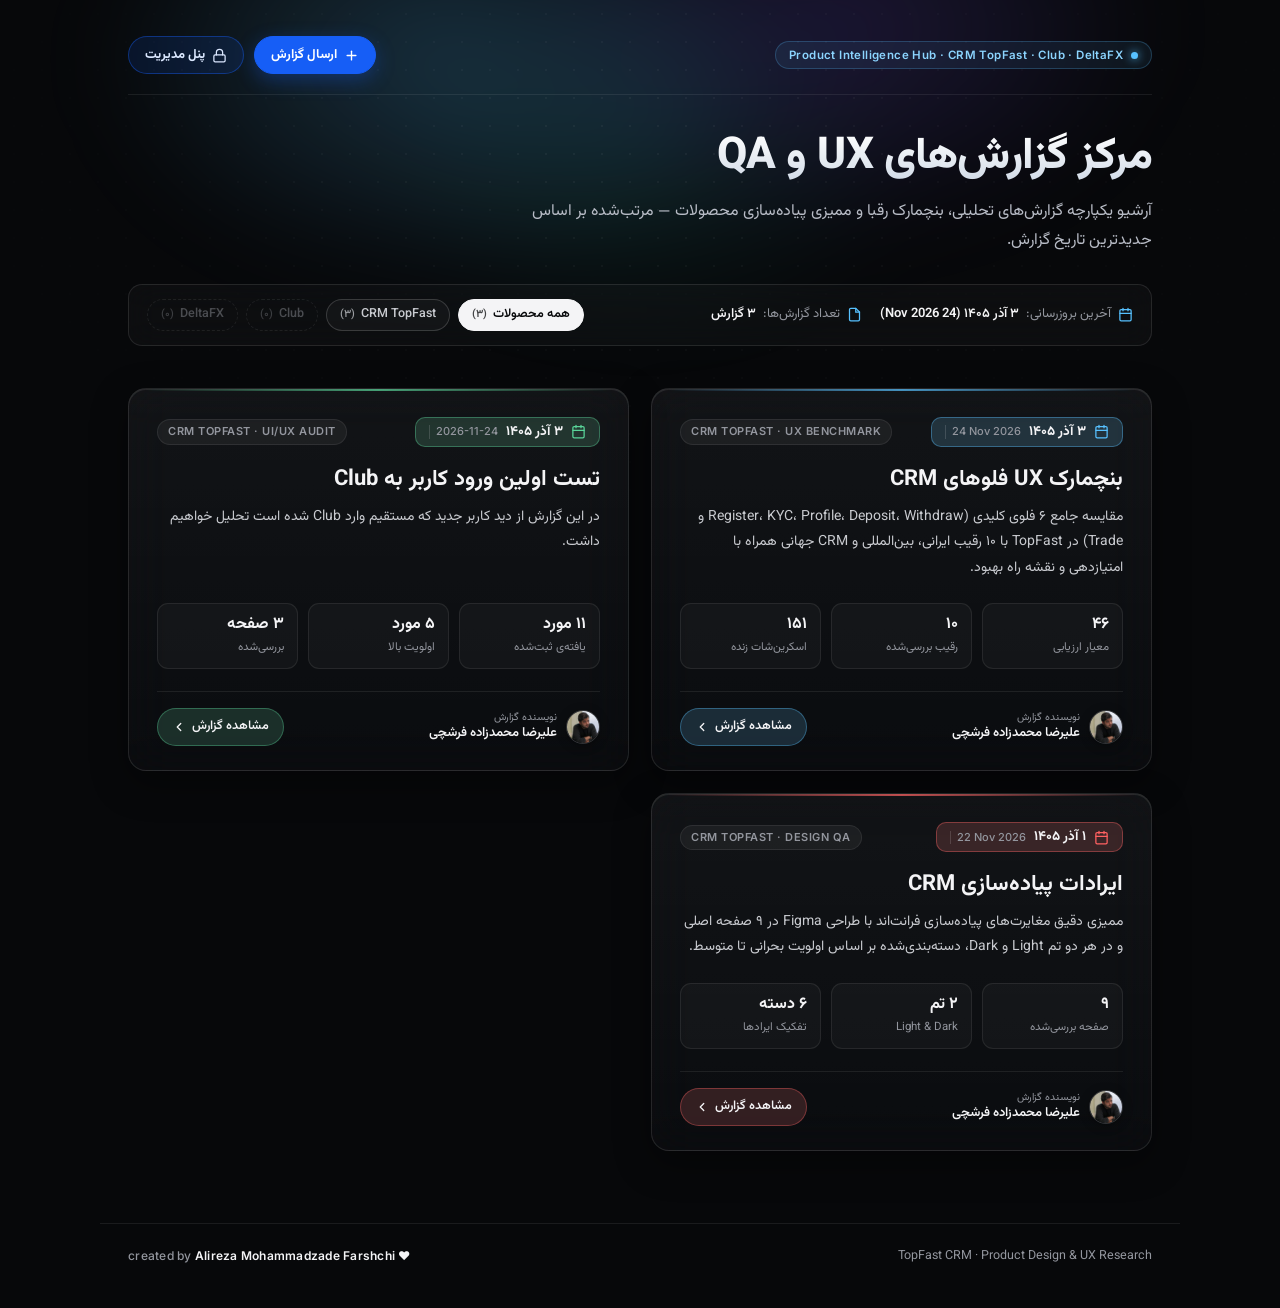
==== index.html @ 02b40783 "Optimize performance (-98% HTML), add PDF/MD export, Share, and PWA" ====
<!DOCTYPE html>
<html lang="fa" dir="rtl">
<head>
<meta charset="UTF-8">
<meta name="robots" content="noindex, nofollow">
<meta name="theme-color" content="#07080a">
<meta name="viewport" content="width=device-width, initial-scale=1">
<title>مرکز گزارش‌های TopFast CRM</title>
<link rel="preconnect" href="https://fonts.googleapis.com">
<link rel="preconnect" href="https://fonts.gstatic.com" crossorigin>
<link href="https://fonts.googleapis.com/css2?family=Inter:wght@400;500;600;700&family=Vazirmatn:wght@400;500;600;700;800&display=swap" rel="stylesheet">
<style>
:root{
  color-scheme:dark;
  --canvas:#07080a;
  --ink:#f4f4f6;
  --body:#c9cbd0;
  --mute:#93969e;
  --ash:#666970;
  --hair:rgba(255,255,255,.08);
  --hair2:rgba(255,255,255,.16);
  --glass:rgba(255,255,255,.035);
  --blue:#57c1ff;
}
*{box-sizing:border-box}
body{
  margin:0;
  min-height:100vh;
  display:flex;
  flex-direction:column;
  background:var(--canvas);
  color:var(--body);
  font:400 15px/1.75 'Vazirmatn','Inter','IRANYekan',system-ui,sans-serif;
  font-feature-settings:"calt","kern","liga","ss03";
  overflow-x:hidden;
}

/* Distinct Portal Atmosphere (same #07080a canvas, elevated Aurora Mesh + Dot Grid) */
.bg-aurora{
  position:fixed;inset:0;pointer-events:none;z-index:0;overflow:hidden;
}
.bg-aurora::before{
  content:"";position:absolute;top:-220px;left:50%;transform:translateX(-50%);
  width:1100px;height:620px;
  background:
    radial-gradient(ellipse 46% 52% at 32% 45%, rgba(87,193,255,.22), transparent 70%),
    radial-gradient(ellipse 42% 48% at 68% 40%, rgba(124,92,255,.18), transparent 72%),
    radial-gradient(ellipse 35% 40% at 50% 62%, rgba(45,212,191,.10), transparent 70%);
  filter:blur(42px);
}
.bg-grid{
  position:fixed;inset:0;pointer-events:none;z-index:0;
  background-image:radial-gradient(rgba(255,255,255,.11) 1px, transparent 1px);
  background-size:28px 28px;
  -webkit-mask-image:radial-gradient(ellipse 75% 55% at 50% 18%, #000 10%, transparent 80%);
  mask-image:radial-gradient(ellipse 75% 55% at 50% 18%, #000 10%, transparent 80%);
  opacity:.42;
}

.wrap{
  position:relative;z-index:1;
  flex:1 0 auto;
  width:100%;
  max-width:1080px;
  margin:0 auto;
  padding:72px 24px 72px;
}

/* Top Hero */
.hero{text-align:start;margin-bottom:46px}
.kicker{
  display:inline-flex;align-items:center;gap:8px;
  padding:5px 13px;border-radius:999px;
  background:rgba(87,193,255,.08);
  border:1px solid rgba(87,193,255,.24);
  font:600 11.5px/1.4 'Inter','Vazirmatn',sans-serif;
  color:#8cd5ff;letter-spacing:.4px;
}
.kicker i{
  width:7px;height:7px;border-radius:50%;
  background:#57c1ff;box-shadow:0 0 10px #57c1ff;
}
h1{
  margin:18px 0 12px;
  font-size:44px;line-height:1.22;font-weight:800;letter-spacing:-.4px;
  background:linear-gradient(180deg,#ffffff 0%,#cfd9e6 100%);
  -webkit-background-clip:text;background-clip:text;color:transparent;
}
.sub{margin:0;font-size:16px;line-height:1.8;color:var(--body);max-width:680px}

/* Portal Meta Bar */
.meta-strip{
  display:flex;flex-wrap:wrap;align-items:center;justify-content:space-between;gap:14px;
  margin-top:28px;padding:12px 18px;border-radius:12px;
  background:rgba(255,255,255,.028);
  border:1px solid var(--hair);
  -webkit-backdrop-filter:blur(16px);backdrop-filter:blur(16px);
}
.meta-items{display:flex;flex-wrap:wrap;align-items:center;gap:18px;font-size:13px;color:var(--mute)}
.meta-item{display:inline-flex;align-items:center;gap:7px}
.meta-item strong{color:var(--ink);font-weight:600}
.meta-item svg{width:15px;height:15px;color:var(--blue);flex:0 0 auto}

.filter-pills{display:flex;gap:8px;flex-wrap:wrap;align-items:center}
.fpill-wrap{position:relative;display:inline-flex}
.fpill{
  display:inline-flex;align-items:center;gap:6px;
  height:32px;padding:0 13px;border-radius:999px;
  border:1px solid var(--hair2);background:rgba(255,255,255,.03);
  color:var(--body);font:inherit;font-size:12.5px;font-weight:500;
  cursor:pointer;transition:background .15s,color .15s,border-color .15s;
}
.fpill small{font-size:11px;opacity:.75}
.fpill:hover:not(.dis){color:var(--ink);border-color:rgba(255,255,255,.3);background:rgba(255,255,255,.07)}
.fpill.on{background:#f4f4f6;color:#07080a;border-color:#f4f4f6;font-weight:600}
.fpill.dis{
  opacity:.46;cursor:not-allowed;border-style:dashed;
  color:var(--mute);background:transparent;
}
.fpill-tip{
  position:absolute;bottom:calc(100% + 10px);left:50%;transform:translateX(-50%) translateY(4px);
  width:max-content;max-width:250px;
  padding:8px 12px;border-radius:10px;
  background:rgba(16,18,24,.96);
  border:1px solid rgba(255,255,255,.18);
  box-shadow:0 12px 32px rgba(0,0,0,.6);
  -webkit-backdrop-filter:blur(16px);backdrop-filter:blur(16px);
  color:var(--ink);font-size:12px;line-height:1.55;text-align:center;
  pointer-events:none;opacity:0;transition:opacity .16s ease,transform .16s ease;
  z-index:30;
}
.fpill-tip::after{
  content:"";position:absolute;top:100%;left:50%;transform:translateX(-50%);
  border:6px solid transparent;border-top-color:rgba(255,255,255,.18);
}
.fpill-wrap:hover .fpill-tip,.fpill-wrap:focus-within .fpill-tip{
  opacity:1;transform:translateX(-50%) translateY(0);
}

/* Cards Grid */
.grid{
  display:grid;
  grid-template-columns:repeat(2,1fr);
  gap:20px;
}

.rcard{
  --mx:50%;--my:0%;
  position:relative;
  display:flex;flex-direction:column;
  text-decoration:none;color:var(--body);
  padding:26px 26px 22px;
  border-radius:18px;
  background:linear-gradient(180deg, rgba(255,255,255,.05) 0%, rgba(255,255,255,.02) 100%);
  border:1px solid var(--hair);
  -webkit-backdrop-filter:blur(24px) saturate(160%);
  backdrop-filter:blur(24px) saturate(160%);
  box-shadow:0 12px 36px rgba(0,0,0,.38), inset 0 1px 0 rgba(255,255,255,.09);
  overflow:hidden;
  transition:transform .22s cubic-bezier(.2,.8,.2,1), border-color .22s ease, box-shadow .22s ease;
}
/* Top Accent Hairline */
.rcard::before{
  content:"";position:absolute;top:0;left:16px;right:16px;height:2px;
  background:linear-gradient(90deg, transparent, var(--a), transparent);
  opacity:.72;transition:opacity .22s ease;
}
/* Interactive Cursor Spotlight */
.rcard::after{
  content:"";position:absolute;inset:0;pointer-events:none;
  background:radial-gradient(360px circle at var(--mx) var(--my), color-mix(in srgb,var(--a) 16%,transparent), transparent 68%);
  opacity:0;transition:opacity .25s ease;
}
.rcard:hover{
  transform:translateY(-4px);
  border-color:color-mix(in srgb,var(--a) 55%,rgba(255,255,255,.16));
  box-shadow:0 24px 54px rgba(0,0,0,.55), 0 0 0 1px color-mix(in srgb,var(--a) 22%,transparent), inset 0 1px 0 rgba(255,255,255,.14);
}
.rcard:hover::before{opacity:1}
.rcard:hover::after{opacity:1}
.rcard:focus-visible{outline:2px solid var(--blue);outline-offset:3px}

/* Prominent Date Header (Priority #1) */
.rc-head{
  position:relative;z-index:1;
  display:flex;align-items:center;justify-content:space-between;gap:12px;
  margin-bottom:18px;
}
.date-badge{
  display:inline-flex;align-items:center;gap:8px;
  padding:6px 13px;border-radius:10px;
  background:color-mix(in srgb,var(--a) 14%, rgba(255,255,255,.04));
  border:1px solid color-mix(in srgb,var(--a) 38%, transparent);
  color:var(--ink);
}
.date-badge svg{width:15px;height:15px;color:var(--a);flex:0 0 auto}
.date-fa{font-size:13.5px;font-weight:700;color:var(--ink);line-height:1.2}
.date-en{font:500 11px/1.2 'Inter',sans-serif;color:var(--mute);direction:ltr;padding-inline-start:6px;border-inline-start:1px solid rgba(255,255,255,.14)}

.cat-pill{
  font:600 11px/1.4 'Inter',sans-serif;
  letter-spacing:.5px;text-transform:uppercase;
  padding:4px 10px;border-radius:999px;
  background:rgba(255,255,255,.05);
  border:1px solid var(--hair);
  color:var(--mute);direction:ltr;
}

.rcard h3{
  position:relative;z-index:1;
  margin:0 0 10px;font-size:22px;line-height:1.35;font-weight:700;color:var(--ink);
}
.rcard p{
  position:relative;z-index:1;
  margin:0 0 22px;font-size:14px;line-height:1.82;color:var(--body);flex:1 1 auto;
}

/* Micro KPI Tiles */
.kpis{
  position:relative;z-index:1;
  display:grid;grid-template-columns:repeat(3,1fr);gap:8px;
  margin-bottom:20px;
}
.kpi{
  padding:10px 12px;border-radius:10px;
  background:rgba(255,255,255,.03);
  border:1px solid var(--hair);
}
.kpi b{display:block;font-size:16px;font-weight:700;color:var(--ink);line-height:1.25}
.kpi span{display:block;font-size:11.5px;color:var(--mute);margin-top:2px}

/* Card Footer: Author + CTA */
.rc-foot{
  position:relative;z-index:1;
  display:flex;align-items:center;justify-content:space-between;gap:12px;
  padding-top:16px;border-top:1px solid var(--hair);
}
.author{display:flex;align-items:center;gap:9px;min-width:0}
.avatar-img{width:34px;height:34px;border-radius:999px;object-fit:cover;object-position:center 22%;flex:0 0 auto;border:1px solid rgba(255,255,255,.16);box-shadow:0 2px 10px rgba(0,0,0,.4)}
.avatar{
  width:28px;height:28px;border-radius:999px;flex:0 0 auto;
  background:color-mix(in srgb,var(--a) 22%, #141821);
  border:1px solid color-mix(in srgb,var(--a) 45%, transparent);
  color:var(--ink);font:700 10.5px/1 'Inter',sans-serif;
  display:flex;align-items:center;justify-content:center;
}
.author-txt{min-width:0}
.author-txt small{display:block;font-size:10.5px;color:var(--mute);line-height:1.2}
.author-txt strong{display:block;font:600 13px/1.35 'Vazirmatn',sans-serif;color:var(--ink);white-space:nowrap;overflow:hidden;text-overflow:ellipsis}

.cta{
  display:inline-flex;align-items:center;gap:6px;
  padding:7px 14px;border-radius:999px;
  background:color-mix(in srgb,var(--a) 15%, transparent);
  border:1px solid color-mix(in srgb,var(--a) 40%, transparent);
  color:var(--ink);font-size:12.5px;font-weight:600;white-space:nowrap;
  transition:background .18s, transform .18s;
}
.rcard:hover .cta{
  background:var(--a);color:#07080a;
  transform:translateX(-2px);
}
.cta svg{width:14px;height:14px}

/* Page Footer */
.footer{
  position:relative;z-index:1;
  width:100%;max-width:1080px;margin:0 auto;
  padding:20px 24px 36px;
  border-top:1px solid var(--hair);
  display:flex;align-items:center;justify-content:space-between;flex-wrap:wrap;gap:10px;
  font-size:12.5px;color:var(--mute);
}
.footer .cr{font:500 12px/1.4 'Inter',sans-serif;direction:ltr;letter-spacing:.25px}
.footer .cr b{color:var(--ink);font-weight:600}

@media(max-width:820px){
  .wrap{padding:48px 18px 48px}
  h1{font-size:30px}
  .grid{grid-template-columns:1fr}
  .rc-head{flex-wrap:wrap}
}

/* Responsive Fixes */
html{overflow-x:clip}
.bg-aurora::before{width:min(1100px,160vw)}
@media(max-width:820px){
  .wrap{padding:44px 18px 48px}
  h1{font-size:30px}
  .sub{font-size:15px}
  .grid{grid-template-columns:1fr;gap:16px}
  .rc-head{flex-wrap:wrap}
  .meta-strip{flex-direction:column;align-items:stretch;gap:12px;padding:14px 16px}
  .meta-items{gap:10px 16px}
  .filter-pills{gap:6px}
}
@media(max-width:540px){
  .wrap{padding:28px 14px 36px}
  .hero{margin-bottom:28px}
  .kicker{font-size:10.5px;padding:4px 11px}
  h1{font-size:25px;margin:14px 0 10px}
  .sub{font-size:14px;line-height:1.75}
  .meta-strip{margin-top:20px;padding:12px 14px}
  .meta-items{font-size:12px;gap:8px 14px}
  .fpill{height:30px;padding:0 11px;font-size:12px}
  .fpill-tip{left:auto;right:0;transform:translateY(4px);max-width:min(240px,calc(100vw - 32px))}
  .fpill-tip::after{left:auto;right:24px;transform:none}
  .fpill-wrap:hover .fpill-tip,.fpill-wrap:focus-within .fpill-tip{transform:translateY(0)}
  .rcard{padding:18px 16px 16px;border-radius:14px}
  .rc-head{gap:8px;margin-bottom:14px}
  .date-badge{padding:5px 10px;gap:6px;flex-wrap:wrap}
  .date-fa{font-size:12.5px}
  .date-en{font-size:10.5px}
  .cat-pill{font-size:10px;padding:3px 9px}
  .rcard h3{font-size:18px;margin-bottom:8px}
  .rcard p{font-size:13.5px;line-height:1.75;margin-bottom:16px}
  .kpis{grid-template-columns:repeat(3,minmax(0,1fr));gap:6px;margin-bottom:16px}
  .kpi{padding:8px 8px;min-width:0}
  .kpi b{font-size:14px;overflow-wrap:anywhere}
  .kpi span{font-size:10.5px;line-height:1.35}
  .rc-foot{flex-wrap:wrap;gap:10px;padding-top:14px}
  .cta{padding:6px 12px;font-size:12px}
  .footer{padding:16px 14px 28px;font-size:11.5px;flex-direction:column;align-items:flex-start;gap:6px}
}

/* Visual Polish & Spacing */
.wrap{padding:36px 28px 72px}
.site-head{display:flex;align-items:center;justify-content:space-between;flex-wrap:wrap;gap:14px;margin-bottom:36px;padding-bottom:20px;border-bottom:1px solid var(--hair)}
.head-ctas{display:flex;align-items:center;gap:10px;flex-wrap:wrap}
.hbtn{display:inline-flex;align-items:center;gap:7px;height:38px;padding:0 16px;border-radius:999px;font:700 13px/1 'Vazirmatn','Inter',sans-serif;text-decoration:none;white-space:nowrap;transition:transform .15s,background .15s,border-color .15s,box-shadow .15s}
.hbtn.pri{background:#165EF6;color:#ffffff;border:1px solid #165EF6;box-shadow:0 6px 20px rgba(22,94,246,.32)}
.hbtn.pri:hover{background:#2b6ff8;border-color:#2b6ff8;transform:translateY(-1px)}
.hbtn.sec{background:rgba(22,94,246,.12);color:#dbe8ff;border:1px solid rgba(22,94,246,.42)}
.hbtn.sec:hover{background:rgba(22,94,246,.24);border-color:rgba(22,94,246,.72);color:#fff;transform:translateY(-1px)}
.hero{margin-bottom:42px}
h1{letter-spacing:-.5px}
.sub{color:#b8bcc6;line-height:1.85}
.meta-strip{padding:14px 18px;gap:12px 18px;border-radius:14px;border-color:rgba(255,255,255,.1)}
.grid{gap:22px}
.rcard{padding:28px 28px 24px;border-radius:18px;border-color:rgba(255,255,255,.1)}
.cta{background:color-mix(in srgb,var(--a) 14%,rgba(255,255,255,.03));border:1px solid color-mix(in srgb,var(--a) 36%,transparent);color:var(--ink);font-weight:600}
.rcard:hover .cta{background:color-mix(in srgb,var(--a) 26%,rgba(255,255,255,.06));border-color:color-mix(in srgb,var(--a) 62%,transparent);color:#fff}
.kpis{gap:10px;margin-bottom:22px}
.kpi{padding:11px 13px;border-radius:11px}
.footer{padding:22px 28px 40px}
.scroll-top{position:fixed;right:22px;bottom:22px;z-index:49;width:44px;height:44px;border-radius:999px;border:1px solid var(--hair2);background:rgba(15,18,26,.92);color:#e5e7ef;display:flex;align-items:center;justify-content:center;cursor:pointer;opacity:0;pointer-events:none;transform:translateY(12px);box-shadow:0 8px 26px rgba(0,0,0,.5);transition:opacity .2s,transform .2s,background .15s,border-color .15s}
.scroll-top.show{opacity:1;pointer-events:auto;transform:translateY(0)}
.scroll-top:hover{background:#165EF6;border-color:#165EF6;color:#fff;transform:translateY(-2px)}
@media(max-width:820px){
  .wrap{padding:26px 18px 48px}
  .site-head{margin-bottom:26px;padding-bottom:16px}
  .hero{margin-bottom:30px}
  .grid{gap:16px}
}
@media(max-width:540px){
  .wrap{padding:20px 14px 40px}
  .site-head{gap:10px}
  .head-ctas{width:100%}
  .hbtn{flex:1 1 auto;justify-content:center;height:36px;padding:0 12px;font-size:12.5px}
  .rcard{padding:20px 16px 18px}
}
</style>
<link rel="manifest" href="manifest.webmanifest">
<meta name="theme-color" content="#165EF6">
<meta name="apple-mobile-web-app-capable" content="yes">
<meta name="apple-mobile-web-app-status-bar-style" content="black-translucent">
<meta name="apple-mobile-web-app-title" content="TopFast Reports">
<link rel="icon" type="image/png" sizes="192x192" href="icon-192.png">
<link rel="apple-touch-icon" href="icon-192.png">
</head>
<body>
<div class="bg-aurora" aria-hidden="true"></div>
<div class="bg-grid" aria-hidden="true"></div>

<main class="wrap">
  <nav class="site-head" aria-label="عملیات اصلی">
    <span class="kicker"><i></i>Product Intelligence Hub · CRM TopFast · Club · DeltaFX</span>
    <div class="head-ctas">
      <a class="hbtn pri" href="./submit.html">
        <svg width="15" height="15" viewBox="0 0 24 24" fill="none" stroke="currentColor" stroke-width="2.2" stroke-linecap="round"><line x1="12" y1="5" x2="12" y2="19"/><line x1="5" y1="12" x2="19" y2="12"/></svg>
        <span>ارسال گزارش</span>
      </a>
      <a class="hbtn sec" href="./admin.html">
        <svg width="15" height="15" viewBox="0 0 24 24" fill="none" stroke="currentColor" stroke-width="2" stroke-linecap="round" stroke-linejoin="round"><rect x="3" y="11" width="18" height="11" rx="2"/><path d="M7 11V7a5 5 0 0 1 10 0v4"/></svg>
        <span>پنل مدیریت</span>
      </a>
      <button type="button" class="hbtn sec" id="pwa-install" style="display:none;cursor:pointer">
        <svg width="15" height="15" viewBox="0 0 24 24" fill="none" stroke="currentColor" stroke-width="2" stroke-linecap="round" stroke-linejoin="round"><path d="M21 15v4a2 2 0 0 1-2 2H5a2 2 0 0 1-2-2v-4"/><polyline points="7 10 12 15 17 10"/><line x1="12" y1="15" x2="12" y2="3"/></svg>
        <span>نصب اپلیکیشن</span>
      </button>
    </div>
  </nav>
  <header class="hero">
    <h1>مرکز گزارش‌های UX و QA</h1>
    <p class="sub">آرشیو یکپارچه گزارش‌های تحلیلی، بنچمارک رقبا و ممیزی پیاده‌سازی محصولات — مرتب‌شده بر اساس جدیدترین تاریخ گزارش.</p>

    <div class="meta-strip">
      <div class="meta-items">
        <span class="meta-item">
          <svg viewBox="0 0 24 24" fill="none" stroke="currentColor" stroke-width="2" stroke-linecap="round"><rect x="3" y="4" width="18" height="18" rx="2"/><path d="M16 2v4M8 2v4M3 10h18"/></svg>
          آخرین بروزرسانی: <strong id="latest-date"></strong>
        </span>
        <span class="meta-item">
          <svg viewBox="0 0 24 24" fill="none" stroke="currentColor" stroke-width="2" stroke-linecap="round"><path d="M14 2H6a2 2 0 0 0-2 2v16a2 2 0 0 0 2 2h12a2 2 0 0 0 2-2V8z"/><path d="M14 2v6h6"/></svg>
          تعداد گزارش‌ها: <strong id="rep-count"></strong>
        </span>
      </div>
      <div class="filter-pills" id="filters"></div>
    </div>
  </header>

  <section class="grid" id="grid" aria-label="فهرست گزارش‌ها"></section>
</main>

<footer class="footer">
  <span>TopFast CRM · Product Design &amp; UX Research</span>
  <span class="cr">created by <b>Alireza Mohammadzade Farshchi ❤️</b></span>
</footer>
<button type="button" class="scroll-top" id="scroll-top" aria-label="بازگشت به بالای صفحه" title="بازگشت به بالا">
  <svg width="18" height="18" viewBox="0 0 24 24" fill="none" stroke="currentColor" stroke-width="2.2" stroke-linecap="round" stroke-linejoin="round"><line x1="12" y1="19" x2="12" y2="5"/><polyline points="5 12 12 5 19 12"/></svg>
</button>

<script src="ai-config.js"></script>
<script>
// برای افزودن گزارش جدید در آینده، کافی است یک آبجکت به این آرایه اضافه کنید (بر اساس dateIso جدیدترین‌ها خودکار اول می‌آیند):
const AUTHOR_AVATARS = { 'علیرضا محمدزاده فرشچی': '[data-uri]' };
// دسته‌بندی محصولات (هر محصولی که گزارشی نداشته باشد خودکار غیرفعال با پیام راهنما می‌شود):
const PRODUCTS = [
  { id: 'all', label: 'همه محصولات' },
  { id: 'CRM TopFast', label: 'CRM TopFast' },
  { id: 'Club', label: 'Club' },
  { id: 'DeltaFX', label: 'DeltaFX' }
];

// برای افزودن گزارش جدید در آینده، کافی است یک آبجکت با فیلد product اضافه کنید:
const REPORTS = [
  {
    id: 'benchmark',
    product: 'CRM TopFast',
    dateIso: '2026-11-24',
    dateFa: '۳ آذر ۱۴۰۵',
    dateEn: '24 Nov 2026',
    category: 'UX Benchmark',
    title: 'بنچمارک UX فلوهای CRM',
    desc: 'مقایسه جامع ۶ فلوی کلیدی (Register، KYC، Profile، Deposit، Withdraw و Trade) در TopFast با ۱۰ رقیب ایرانی، بین‌المللی و CRM جهانی همراه با امتیازدهی و نقشه راه بهبود.',
    kpis: [
      { v: '۴۶', l: 'معیار ارزیابی' },
      { v: '۱۰', l: 'رقیب بررسی‌شده' },
      { v: '۱۵۱', l: 'اسکرین‌شات زنده' }
    ],
    author: 'علیرضا محمدزاده فرشچی',
    initials: 'عم',
    color: '#57c1ff',
    href: './crm-benchmark.html'
  },
  {
    id: 'issues',
    product: 'CRM TopFast',
    dateIso: '2026-11-22',
    dateFa: '۱ آذر ۱۴۰۵',
    dateEn: '22 Nov 2026',
    category: 'Design QA',
    title: 'ایرادات پیاده‌سازی CRM',
    desc: 'ممیزی دقیق مغایرت‌های پیاده‌سازی فرانت‌اند با طراحی Figma در ۹ صفحه اصلی و در هر دو تم Light و Dark، دسته‌بندی‌شده بر اساس اولویت بحرانی تا متوسط.',
    kpis: [
      { v: '۹', l: 'صفحه بررسی‌شده' },
      { v: '۲ تم', l: 'Light & Dark' },
      { v: '۶ دسته', l: 'تفکیک ایرادها' }
    ],
    author: 'علیرضا محمدزاده فرشچی',
    initials: 'عم',
    color: '#ff6161',
    href: './crm-issues.html'
  }
];

REPORTS.sort((a, b) => b.dateIso.localeCompare(a.dateIso));

const fa = n => String(n).replace(/\d/g, x => '۰۱۲۳۴۵۶۷۸۹'[x]);
document.getElementById('rep-count').textContent = fa(REPORTS.length) + ' گزارش';
document.getElementById('latest-date').textContent = REPORTS[0].dateFa + ' (' + REPORTS[0].dateEn + ')';

const CAL_SVG = '<svg viewBox="0 0 24 24" fill="none" stroke="currentColor" stroke-width="2" stroke-linecap="round"><rect x="3" y="4" width="18" height="18" rx="2"/><path d="M16 2v4M8 2v4M3 10h18"/></svg>';
const ARW_SVG = '<svg viewBox="0 0 24 24" fill="none" stroke="currentColor" stroke-width="2.2" stroke-linecap="round" stroke-linejoin="round"><path d="M15 6l-6 6 6 6"/></svg>';

let activeProd = 'all';

function prodCount(pid) {
  return pid === 'all' ? REPORTS.length : REPORTS.filter(r => r.product === pid).length;
}

function renderFilters() {
  document.getElementById('filters').innerHTML = PRODUCTS.map(p => {
    const cnt = prodCount(p.id);
    const dis = p.id !== 'all' && cnt === 0;
    const on = activeProd === p.id;
    if (dis) {
      return `<span class="fpill-wrap" tabindex="0">
        <button class="fpill dis" type="button" aria-disabled="true" tabindex="-1">${p.label} <small>(۰)</small></button>
        <span class="fpill-tip" role="tooltip">هنوز گزارشی برای «${p.label}» منتشر نشده است · به‌زودی</span>
      </span>`;
    }
    return `<span class="fpill-wrap">
      <button class="fpill${on ? ' on' : ''}" type="button" onclick="setProd('${p.id}')">${p.label} <small>(${fa(cnt)})</small></button>
    </span>`;
  }).join('');
}

function setProd(p) {
  activeProd = p;
  renderFilters();
  renderGrid();
}

function renderGrid() {
  const list = activeProd === 'all' ? REPORTS : REPORTS.filter(r => r.product === activeProd);
  const grid = document.getElementById('grid');
  grid.innerHTML = list.map(r => `
    <a class="rcard" href="${r.href}" style="--a:${r.color}">
      <div class="rc-head">
        <div class="date-badge" title="تاریخ انتشار گزارش">
          ${CAL_SVG}
          <span class="date-fa">${r.dateFa}</span>
          <span class="date-en">${r.dateEn}</span>
        </div>
        <span class="cat-pill">${r.product} · ${r.category}</span>
      </div>

      <h3>${r.title}</h3>
      <p>${r.desc}</p>

      <div class="kpis">
        ${r.kpis.map(k => `<div class="kpi"><b>${k.v}</b><span>${k.l}</span></div>`).join('')}
      </div>

      <div class="rc-foot">
        <div class="author">
          ${AUTHOR_AVATARS[r.author] ? `<img class="avatar-img" src="${AUTHOR_AVATARS[r.author]}" alt="${r.author}">` : `<span class="avatar">${r.initials}</span>`}
          <div class="author-txt">
            <small>نویسنده گزارش</small>
            <strong>${r.author}</strong>
          </div>
        </div>
        <span class="cta">مشاهده گزارش ${ARW_SVG}</span>
      </div>
    </a>
  `).join('');

  // Subtle interactive spotlight follow on each card
  grid.querySelectorAll('.rcard').forEach(card => {
    card.addEventListener('mousemove', e => {
      const rect = card.getBoundingClientRect();
      card.style.setProperty('--mx', (e.clientX - rect.left) + 'px');
      card.style.setProperty('--my', (e.clientY - rect.top) + 'px');
    });
  });
}

renderFilters();
renderGrid();

// Load instant admin overrides (Cloudflare KV first -> static fallback) + approved Markdown reports
const _ep = ((window.TOPFAST_AI_CONFIG && window.TOPFAST_AI_CONFIG.endpoint) || '').replace(/\/$/, '');
const _ovReq = _ep
  ? fetch(_ep + '/live/overrides?t=' + Date.now()).then(r => r.ok ? r.json() : Promise.reject()).catch(() => fetch('./report-overrides.json?t=' + Date.now()).then(r => r.ok ? r.json() : {}).catch(() => ({})))
  : fetch('./report-overrides.json?t=' + Date.now()).then(r => r.ok ? r.json() : {}).catch(() => ({}));
Promise.all([
  _ovReq,
  fetch('./reports-manifest.json?t=' + Date.now()).then(r => r.ok ? r.json() : []).catch(() => [])
]).then(([overrides, items]) => {
  if (overrides && typeof overrides === 'object') {
    for (let i = REPORTS.length - 1; i >= 0; i--) {
      const ov = overrides[REPORTS[i].id];
      if (!ov) continue;
      if (ov.hidden) { REPORTS.splice(i, 1); continue; }
      if (ov.title) REPORTS[i].title = ov.title;
      if (ov.desc) REPORTS[i].desc = ov.desc;
      if (ov.dateFa) REPORTS[i].dateFa = ov.dateFa;
      if (ov.category) REPORTS[i].category = ov.category;
    }
  }
  if (Array.isArray(items) && items.length) {
    for (const it of items) {
      if (!it || !it.slug || REPORTS.some(x => x.id === it.slug)) continue;
      const prod = it.product || 'CRM TopFast';
      if (!PRODUCTS.some(p => p.id === prod)) {
        PRODUCTS.push({ id: prod, label: prod });
      }
      REPORTS.push({
        id: it.slug,
        product: prod,
        dateIso: it.dateIso || '2026-11-24',
        dateFa: it.dateFa || 'جدید',
        dateEn: it.dateEn || '',
        category: it.category || 'Report',
        title: it.title || it.slug,
        desc: it.summary || '',
        kpis: (Array.isArray(it.kpis) && it.kpis.length) ? it.kpis.slice(0, 3) : [
          { v: 'MD', l: 'قالب استاندارد' },
          { v: 'AI', l: 'دستیار هوشمند' },
          { v: 'تأییدشده', l: 'انتشار تیمی' }
        ],
        author: it.author || 'تیم محصول',
        initials: (it.author || 'ت').trim().slice(0, 2),
        color: it.color || '#59d499',
        href: './report-viewer.html?slug=' + encodeURIComponent(it.slug)
      });
    }
  }
  const customOrder = (overrides && Array.isArray(overrides._order)) ? overrides._order : null;
  if (customOrder && customOrder.length) {
    REPORTS.sort((a, b) => {
      const ia = customOrder.indexOf(a.id);
      const ib = customOrder.indexOf(b.id);
      if (ia !== -1 && ib !== -1) return ia - ib;
      if (ia !== -1) return -1;
      if (ib !== -1) return 1;
      return b.dateIso.localeCompare(a.dateIso);
    });
  } else {
    REPORTS.sort((a, b) => b.dateIso.localeCompare(a.dateIso));
  }
  document.getElementById('rep-count').textContent = fa(REPORTS.length) + ' گزارش';
  if (REPORTS[0]) {
    document.getElementById('latest-date').textContent = REPORTS[0].dateFa + (REPORTS[0].dateEn ? ' (' + REPORTS[0].dateEn + ')' : '');
  }
  renderFilters();
  renderGrid();
}).catch(() => {});

const _stBtn = document.getElementById('scroll-top');
if (_stBtn) {
  window.addEventListener('scroll', () => _stBtn.classList.toggle('show', window.scrollY > 280), { passive: true });
  _stBtn.addEventListener('click', () => window.scrollTo({ top: 0, behavior: 'smooth' }));
}
let _dp = null;
const _instBtn = document.getElementById('pwa-install');
window.addEventListener('beforeinstallprompt', (e) => {
  e.preventDefault();
  _dp = e;
  if (_instBtn) _instBtn.style.display = 'inline-flex';
});
if (_instBtn) {
  _instBtn.addEventListener('click', async () => {
    if (!_dp) return;
    _dp.prompt();
    await _dp.userChoice;
    _dp = null;
    _instBtn.style.display = 'none';
  });
}
</script>
<script>if('serviceWorker' in navigator){window.addEventListener('load',()=>navigator.serviceWorker.register('./sw.js').catch(()=>{}));}</script>
</body>
</html>
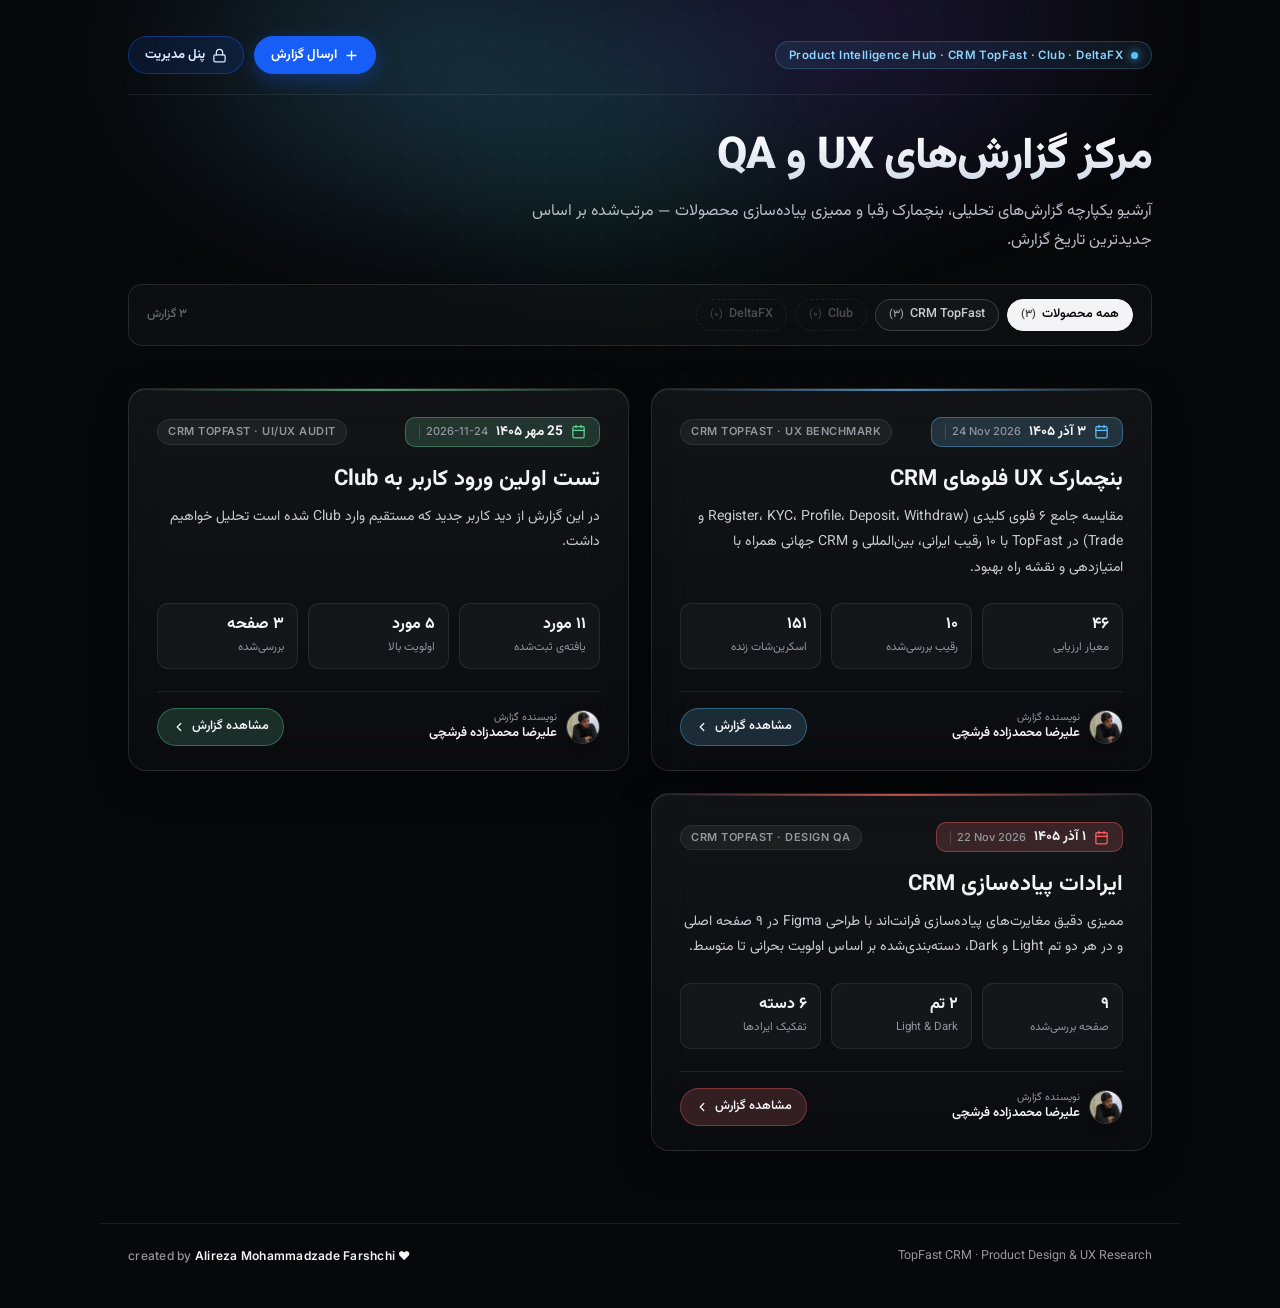
==== commit f3d752fe: "Add Spotify-style drag reorder, calendar date picker, and clean homepage meta bar" ====
--- a/index.html
+++ b/index.html
@@ -395,17 +395,8 @@
     <p class="sub">آرشیو یکپارچه گزارش‌های تحلیلی، بنچمارک رقبا و ممیزی پیاده‌سازی محصولات — مرتب‌شده بر اساس جدیدترین تاریخ گزارش.</p>
 
     <div class="meta-strip">
-      <div class="meta-items">
-        <span class="meta-item">
-          <svg viewBox="0 0 24 24" fill="none" stroke="currentColor" stroke-width="2" stroke-linecap="round"><rect x="3" y="4" width="18" height="18" rx="2"/><path d="M16 2v4M8 2v4M3 10h18"/></svg>
-          آخرین بروزرسانی: <strong id="latest-date"></strong>
-        </span>
-        <span class="meta-item">
-          <svg viewBox="0 0 24 24" fill="none" stroke="currentColor" stroke-width="2" stroke-linecap="round"><path d="M14 2H6a2 2 0 0 0-2 2v16a2 2 0 0 0 2 2h12a2 2 0 0 0 2-2V8z"/><path d="M14 2v6h6"/></svg>
-          تعداد گزارش‌ها: <strong id="rep-count"></strong>
-        </span>
-      </div>
       <div class="filter-pills" id="filters"></div>
+      <span id="rep-count" style="font-size:12px;color:var(--ash);font-weight:500;white-space:nowrap"></span>
     </div>
   </header>
 
@@ -478,7 +469,6 @@
 
 const fa = n => String(n).replace(/\d/g, x => '۰۱۲۳۴۵۶۷۸۹'[x]);
 document.getElementById('rep-count').textContent = fa(REPORTS.length) + ' گزارش';
-document.getElementById('latest-date').textContent = REPORTS[0].dateFa + ' (' + REPORTS[0].dateEn + ')';
 
 const CAL_SVG = '<svg viewBox="0 0 24 24" fill="none" stroke="currentColor" stroke-width="2" stroke-linecap="round"><rect x="3" y="4" width="18" height="18" rx="2"/><path d="M16 2v4M8 2v4M3 10h18"/></svg>';
 const ARW_SVG = '<svg viewBox="0 0 24 24" fill="none" stroke="currentColor" stroke-width="2.2" stroke-linecap="round" stroke-linejoin="round"><path d="M15 6l-6 6 6 6"/></svg>';
@@ -568,17 +558,6 @@
   _ovReq,
   fetch('./reports-manifest.json?t=' + Date.now()).then(r => r.ok ? r.json() : []).catch(() => [])
 ]).then(([overrides, items]) => {
-  if (overrides && typeof overrides === 'object') {
-    for (let i = REPORTS.length - 1; i >= 0; i--) {
-      const ov = overrides[REPORTS[i].id];
-      if (!ov) continue;
-      if (ov.hidden) { REPORTS.splice(i, 1); continue; }
-      if (ov.title) REPORTS[i].title = ov.title;
-      if (ov.desc) REPORTS[i].desc = ov.desc;
-      if (ov.dateFa) REPORTS[i].dateFa = ov.dateFa;
-      if (ov.category) REPORTS[i].category = ov.category;
-    }
-  }
   if (Array.isArray(items) && items.length) {
     for (const it of items) {
       if (!it || !it.slug || REPORTS.some(x => x.id === it.slug)) continue;
@@ -607,6 +586,19 @@
       });
     }
   }
+  if (overrides && typeof overrides === 'object') {
+    for (let i = REPORTS.length - 1; i >= 0; i--) {
+      const ov = overrides[REPORTS[i].id];
+      if (!ov) continue;
+      if (ov.hidden) { REPORTS.splice(i, 1); continue; }
+      if (ov.title) REPORTS[i].title = ov.title;
+      if (ov.desc) REPORTS[i].desc = ov.desc;
+      if (ov.dateFa) REPORTS[i].dateFa = ov.dateFa;
+      if (ov.dateEn) REPORTS[i].dateEn = ov.dateEn;
+      if (ov.dateIso) REPORTS[i].dateIso = ov.dateIso;
+      if (ov.category) REPORTS[i].category = ov.category;
+    }
+  }
   const customOrder = (overrides && Array.isArray(overrides._order)) ? overrides._order : null;
   if (customOrder && customOrder.length) {
     REPORTS.sort((a, b) => {
@@ -621,9 +613,6 @@
     REPORTS.sort((a, b) => b.dateIso.localeCompare(a.dateIso));
   }
   document.getElementById('rep-count').textContent = fa(REPORTS.length) + ' گزارش';
-  if (REPORTS[0]) {
-    document.getElementById('latest-date').textContent = REPORTS[0].dateFa + (REPORTS[0].dateEn ? ' (' + REPORTS[0].dateEn + ')' : '');
-  }
   renderFilters();
   renderGrid();
 }).catch(() => {});
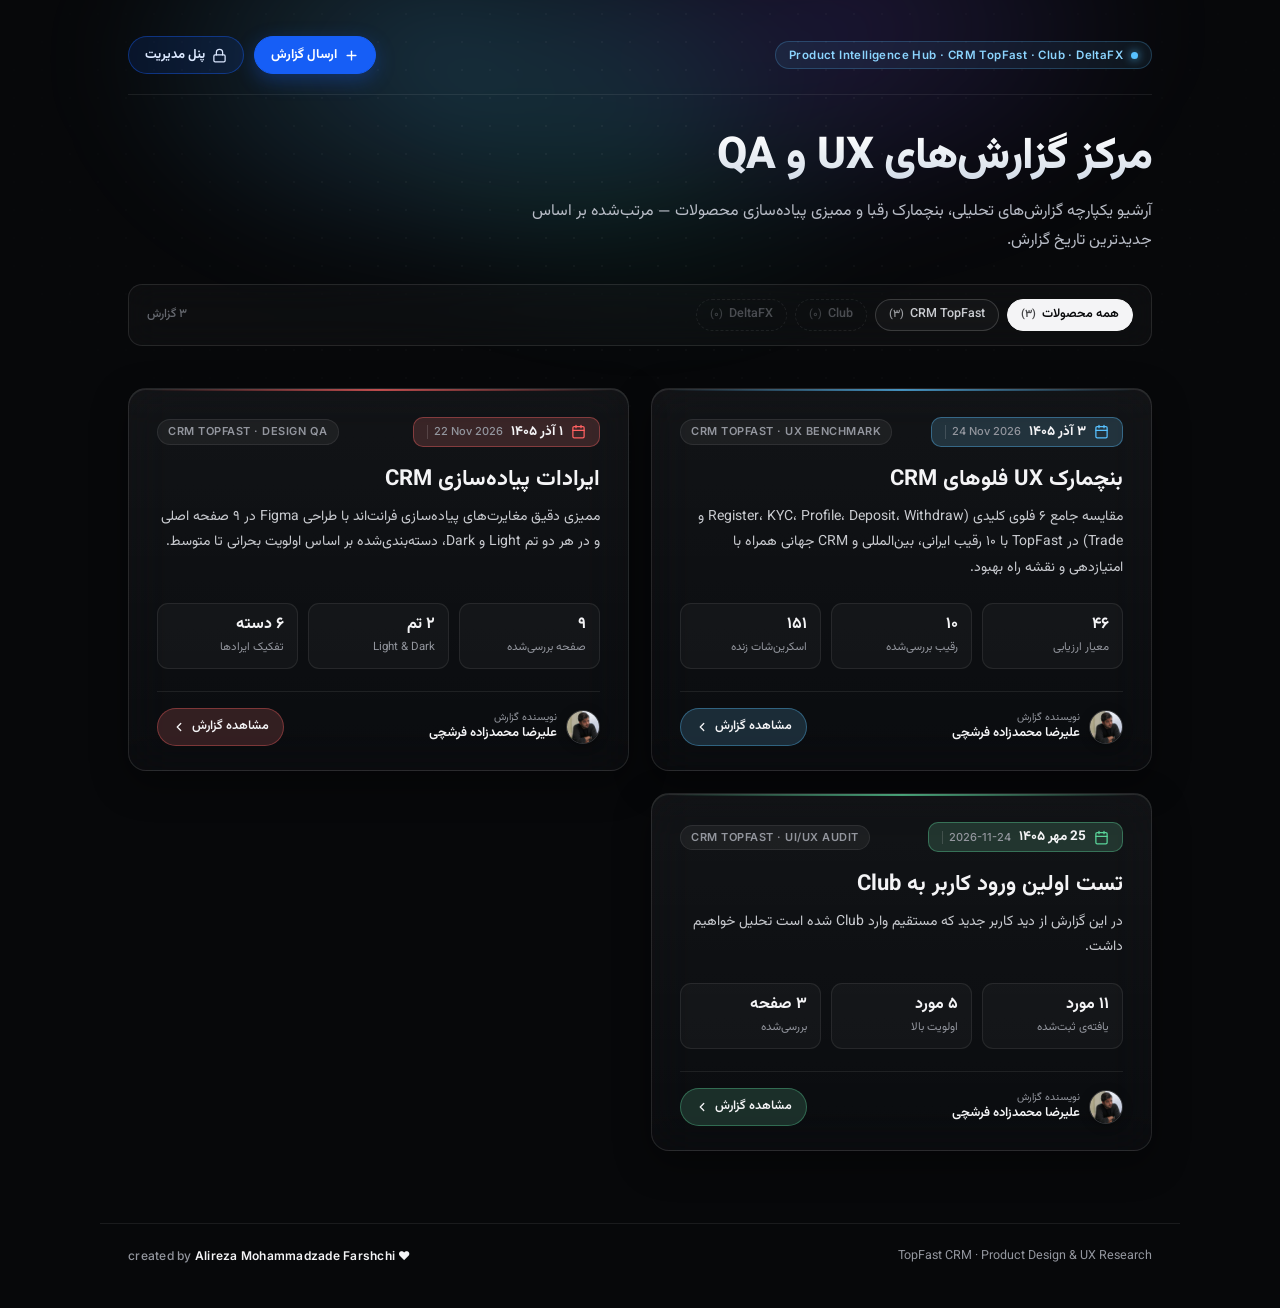
==== commit 6c1c27c1: "Fix Persian date sorting order and add product selector to admin editors" ====
--- a/index.html
+++ b/index.html
@@ -597,7 +597,24 @@
       if (ov.dateEn) REPORTS[i].dateEn = ov.dateEn;
       if (ov.dateIso) REPORTS[i].dateIso = ov.dateIso;
       if (ov.category) REPORTS[i].category = ov.category;
+      if (ov.product) {
+        REPORTS[i].product = ov.product;
+        if (!PRODUCTS.some(p => p.id === ov.product)) PRODUCTS.push({ id: ov.product, label: ov.product });
+      }
     }
+  }
+  const FA_MONTHS = ['فروردین','اردیبهشت','خرداد','تیر','مرداد','شهریور','مهر','آبان','آذر','دی','بهمن','اسفند'];
+  function toEnDigits(s){ return String(s||'').replace(/[۰-۹]/g, d => '۰۱۲۳۴۵۶۷۸۹'.indexOf(d)); }
+  function reportSortKey(r){
+    const s = toEnDigits(r.dateFa || '');
+    const mIdx = FA_MONTHS.findIndex(m => s.includes(m));
+    const nums = s.match(/\d+/g) || [];
+    if (mIdx >= 0 && nums.length >= 2) {
+      const yr = nums.find(n => n.length === 4) || '1405';
+      const dy = nums.find(n => n.length <= 2) || '01';
+      return yr + '-' + String(mIdx + 1).padStart(2, '0') + '-' + String(dy).padStart(2, '0');
+    }
+    return r.dateIso || '0000-00-00';
   }
   const customOrder = (overrides && Array.isArray(overrides._order)) ? overrides._order : null;
   if (customOrder && customOrder.length) {
@@ -607,10 +624,10 @@
       if (ia !== -1 && ib !== -1) return ia - ib;
       if (ia !== -1) return -1;
       if (ib !== -1) return 1;
-      return b.dateIso.localeCompare(a.dateIso);
+      return reportSortKey(b).localeCompare(reportSortKey(a));
     });
   } else {
-    REPORTS.sort((a, b) => b.dateIso.localeCompare(a.dateIso));
+    REPORTS.sort((a, b) => reportSortKey(b).localeCompare(reportSortKey(a)));
   }
   document.getElementById('rep-count').textContent = fa(REPORTS.length) + ' گزارش';
   renderFilters();
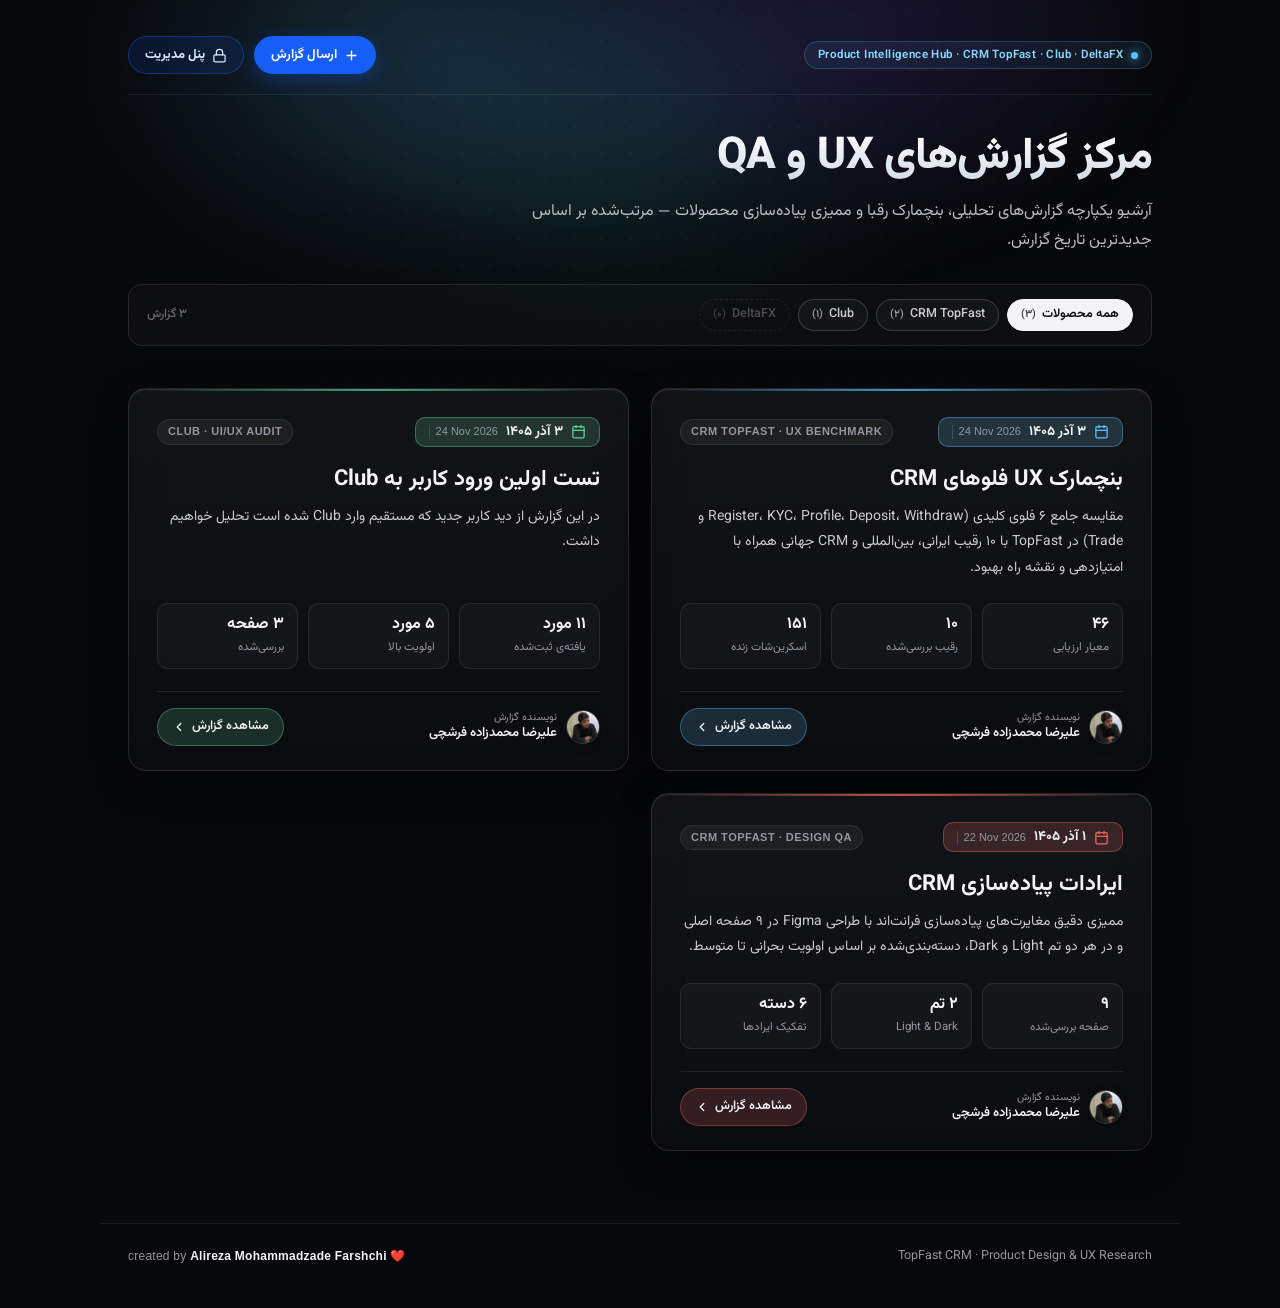
==== commit d50ae5cb: "Self-host Vazirmatn font (remove Google Fonts) and add Vercel config" ====
--- a/index.html
+++ b/index.html
@@ -6,9 +6,7 @@
 <meta name="theme-color" content="#07080a">
 <meta name="viewport" content="width=device-width, initial-scale=1">
 <title>مرکز گزارش‌های TopFast CRM</title>
-<link rel="preconnect" href="https://fonts.googleapis.com">
-<link rel="preconnect" href="https://fonts.gstatic.com" crossorigin>
-<link href="https://fonts.googleapis.com/css2?family=Inter:wght@400;500;600;700&family=Vazirmatn:wght@400;500;600;700;800&display=swap" rel="stylesheet">
+<link rel="stylesheet" href="fonts.css">
 <style>
 :root{
   color-scheme:dark;
--- a/fonts.css
+++ b/fonts.css
@@ -0,0 +1,8 @@
+@font-face {
+  font-family: 'Vazirmatn';
+  src: url('./vazirmatn.woff2') format('woff2-variations'),
+       url('./vazirmatn.woff2') format('woff2');
+  font-weight: 100 900;
+  font-style: normal;
+  font-display: swap;
+}
